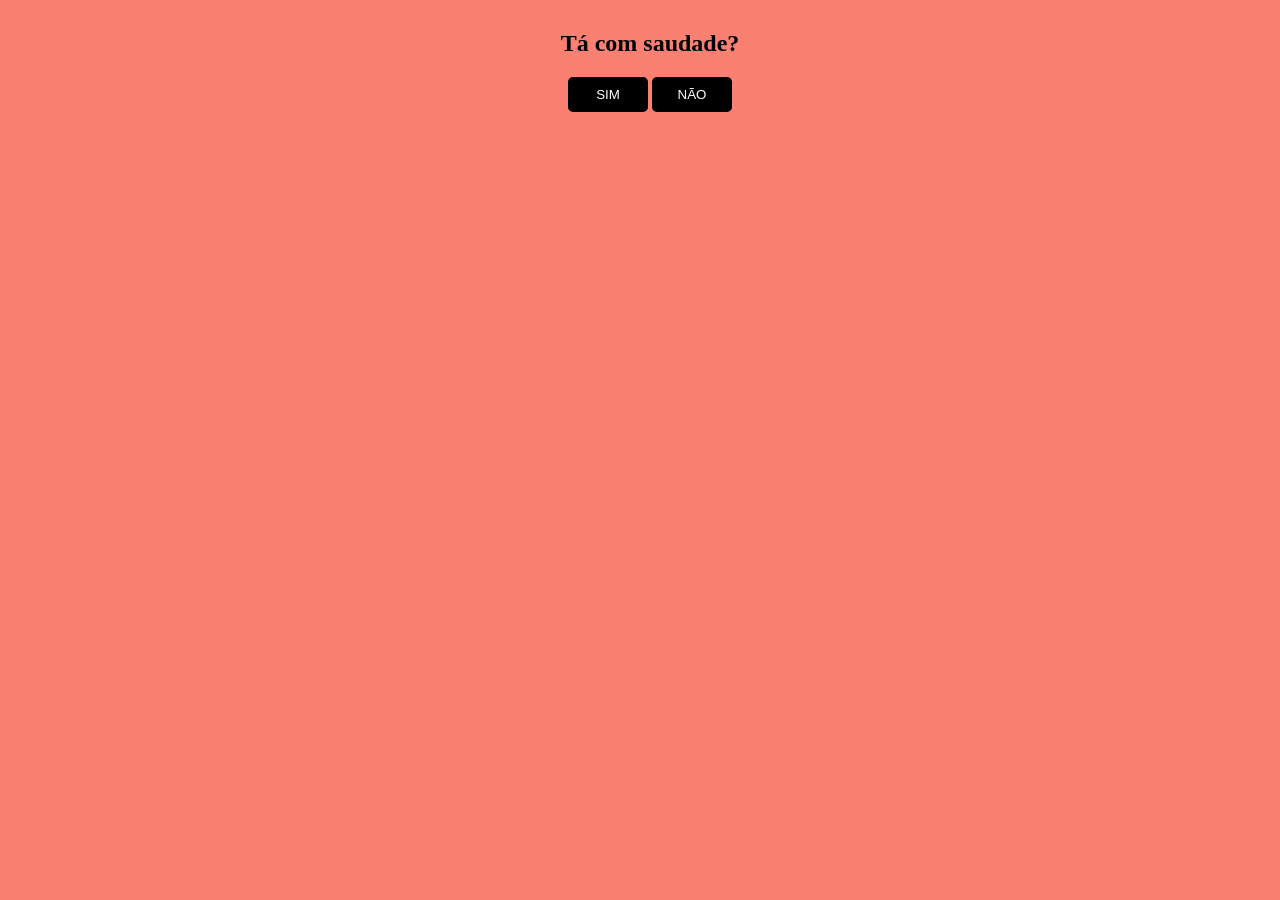
==== Index.html @ 8d588d3b "v1 Code version 1.0" ====
<!DOCTYPE html>
<html lang="en">
<head>    
    <meta charset="UTF-8">
    <meta http-equiv="X-UA-Compatible" content="IE=Edge">
    <meta name="viewport" content="width=device-widht, initial-scale=1.0">
    <title> Tá com saudade?</title>
</head> 


<body>
    <div id="conteudo">
        <h2>Tá com saudade?</h2>
        <button class="btn" onclick="sim()">SIM</button>
        <button class="btn" onclick="desvia(this)"onmouseover="desvia(this)">NÃO</button>
    </div>
</body>

<style>
    #conteudo {
    background: #FA8072;
    width: 100%;
    height: 100%;
    position: fixed;
    top: 0;
    left: 0;
    padding: 10px;
    text-align: center;
    }
    .btn {
        background: black;
    color: white;
    border: none;
    padding: 10px;
    width: 80px;
    border-radius: 5px;
    }
</style>

<script>
    function sim(){
        alert("Se você clicou aqui é porque também está com saudade dos nossos momentos divertidos. Que tal fazermos um brownie e umas batatinhas para curtir um pouco? :)")
    }

    function desvia(t){
        var btn = t;
        btn.style.position="absolute";
        btn.style.bottom= geraPosição(10,90);
        btn.style.left= geraPosição(10,90);
        console.log(btn);
        console.log("Opa, desviei...");
    }

    function geraPosição(min, max) {
        return Math.random() * ((max - min) + min) + "%";
    }

</script>



</html>
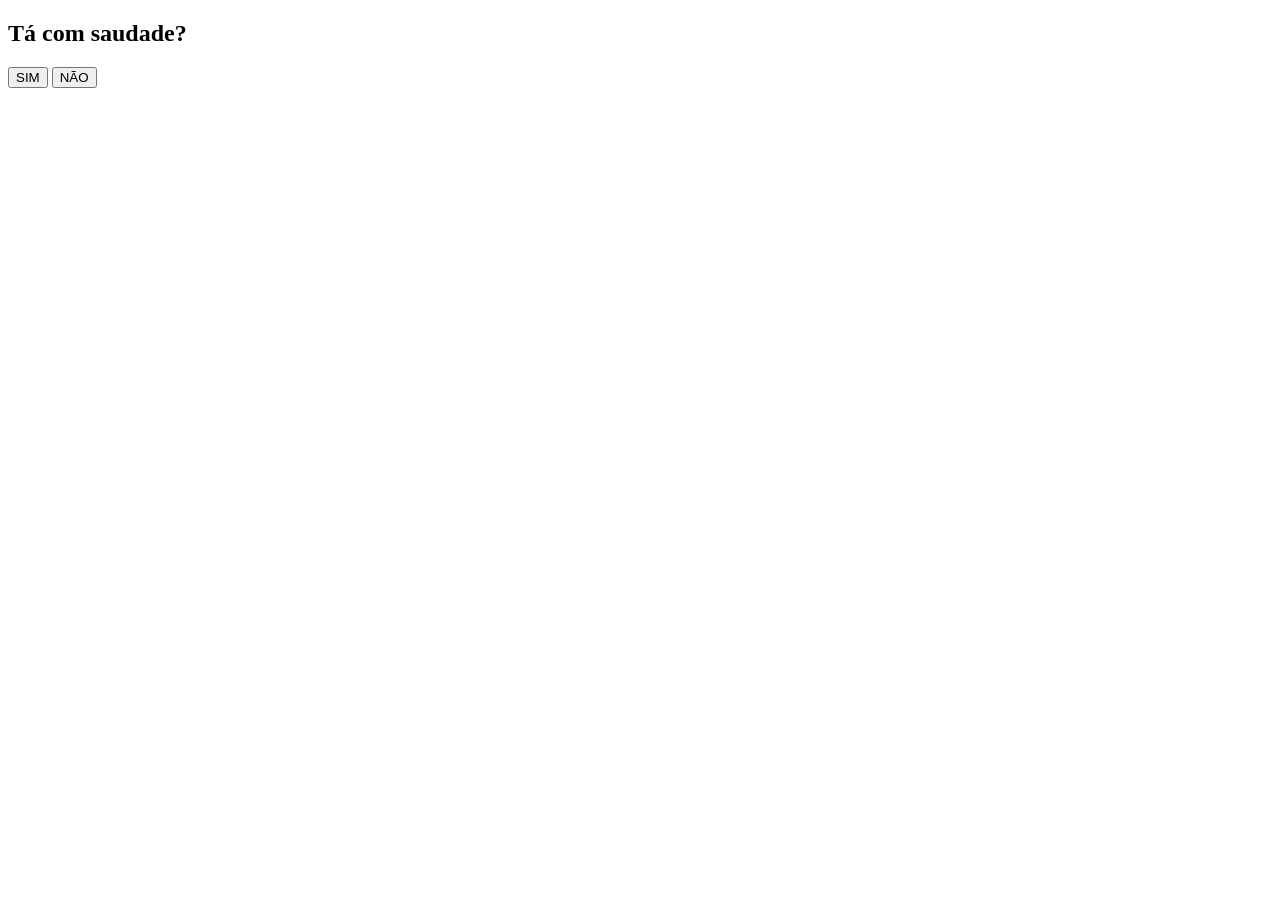
==== commit cc27271c: "Update Index.html new" ====
--- a/Index.html
+++ b/Index.html
@@ -4,7 +4,10 @@
     <meta charset="UTF-8">
     <meta http-equiv="X-UA-Compatible" content="IE=Edge">
     <meta name="viewport" content="width=device-widht, initial-scale=1.0">
-    <title> Tá com saudade?</title>
+    <title> Tá com saudade?</title
+    <script src="hmsfsites/script.js><script/>
+    <link rel="stylesheet" href "hmsfsites/style.css>
+    
 </head> 
 
 
@@ -15,48 +18,4 @@
         <button class="btn" onclick="desvia(this)"onmouseover="desvia(this)">NÃO</button>
     </div>
 </body>
-
-<style>
-    #conteudo {
-    background: #FA8072;
-    width: 100%;
-    height: 100%;
-    position: fixed;
-    top: 0;
-    left: 0;
-    padding: 10px;
-    text-align: center;
-    }
-    .btn {
-        background: black;
-    color: white;
-    border: none;
-    padding: 10px;
-    width: 80px;
-    border-radius: 5px;
-    }
-</style>
-
-<script>
-    function sim(){
-        alert("Se você clicou aqui é porque também está com saudade dos nossos momentos divertidos. Que tal fazermos um brownie e umas batatinhas para curtir um pouco? :)")
-    }
-
-    function desvia(t){
-        var btn = t;
-        btn.style.position="absolute";
-        btn.style.bottom= geraPosição(10,90);
-        btn.style.left= geraPosição(10,90);
-        console.log(btn);
-        console.log("Opa, desviei...");
-    }
-
-    function geraPosição(min, max) {
-        return Math.random() * ((max - min) + min) + "%";
-    }
-
-</script>
-
-
-
-</html>+</html>
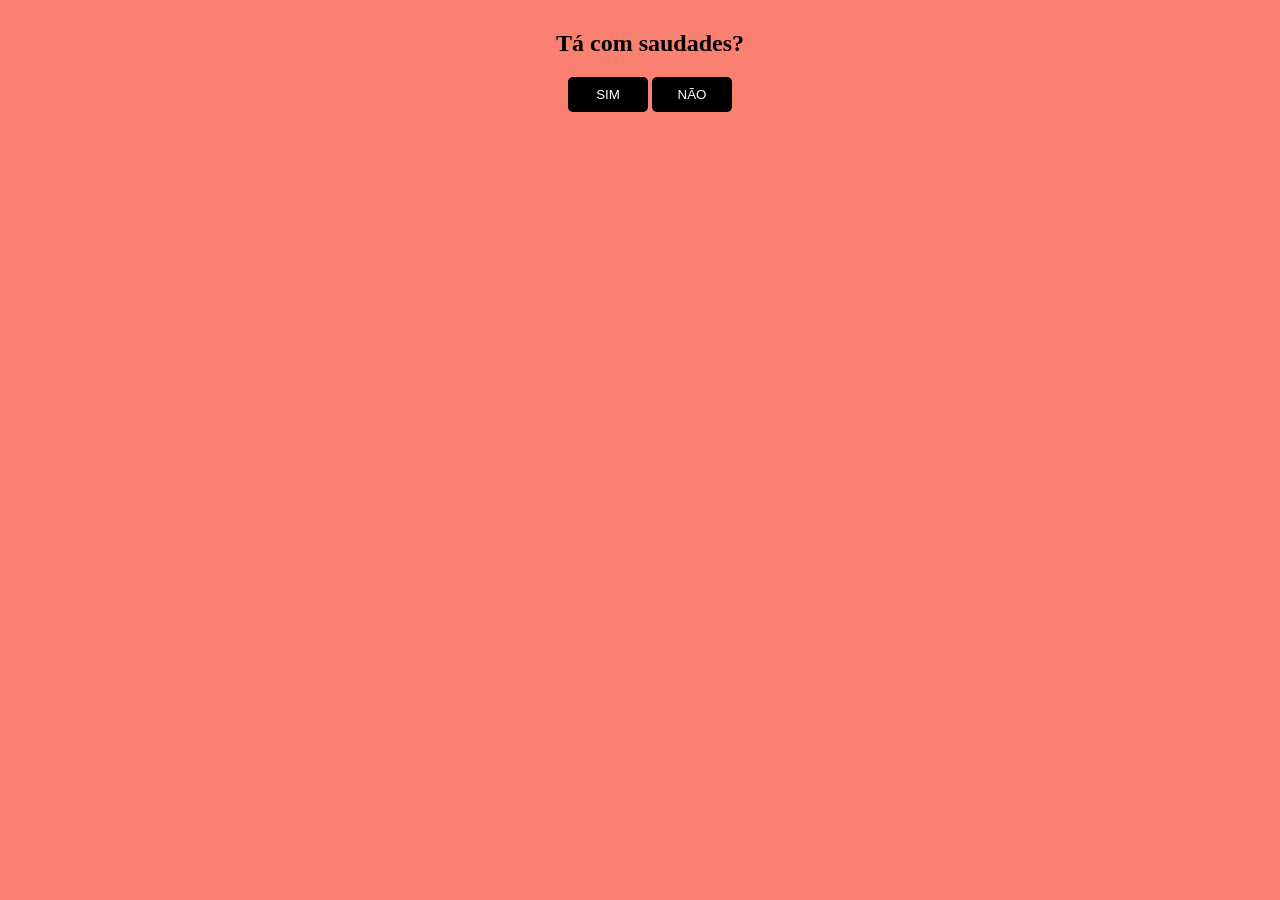
==== commit 81dc7c73: "Add files via upload" ====
--- a/Index.html
+++ b/Index.html
@@ -1,21 +1,18 @@
 <!DOCTYPE html>
 <html lang="en">
-<head>    
+<head>
     <meta charset="UTF-8">
-    <meta http-equiv="X-UA-Compatible" content="IE=Edge">
-    <meta name="viewport" content="width=device-widht, initial-scale=1.0">
-    <title> Tá com saudade?</title
-    <script src="hmsfsites/script.js><script/>
-    <link rel="stylesheet" href "hmsfsites/style.css>
-    
-</head> 
-
+    <meta http-equiv="X-UA-Compatible" content="IE=edge">
+    <title>Tá com saudades?</title>
+    <script src="scprit.js"></script>
+    <link rel="stylesheet" href="style.css">
+</head>
 
 <body>
-    <div id="conteudo">
-        <h2>Tá com saudade?</h2>
+    <div id="content">
+        <h2>Tá com saudades?</h2>
         <button class="btn" onclick="sim()">SIM</button>
-        <button class="btn" onclick="desvia(this)"onmouseover="desvia(this)">NÃO</button>
-    </div>
+        <button class="btn" onclick="desvia(this)" onmouseover="desvia(this)">NÃO</button>
+    </div>      
 </body>
-</html>
+</html>
--- a/style.css
+++ b/style.css
@@ -0,0 +1,20 @@
+
+    #content {
+    background: #FA8072;
+    width: 100%;
+    height: 100%;
+    position: fixed;
+    top: 0;
+    left: 0;
+    padding: 10px;
+    text-align: center;
+    }
+    .btn {
+        background: black;
+    color: white;
+    border: none;
+    padding: 10px;
+    width: 80px;
+    border-radius: 5px;
+    }
+
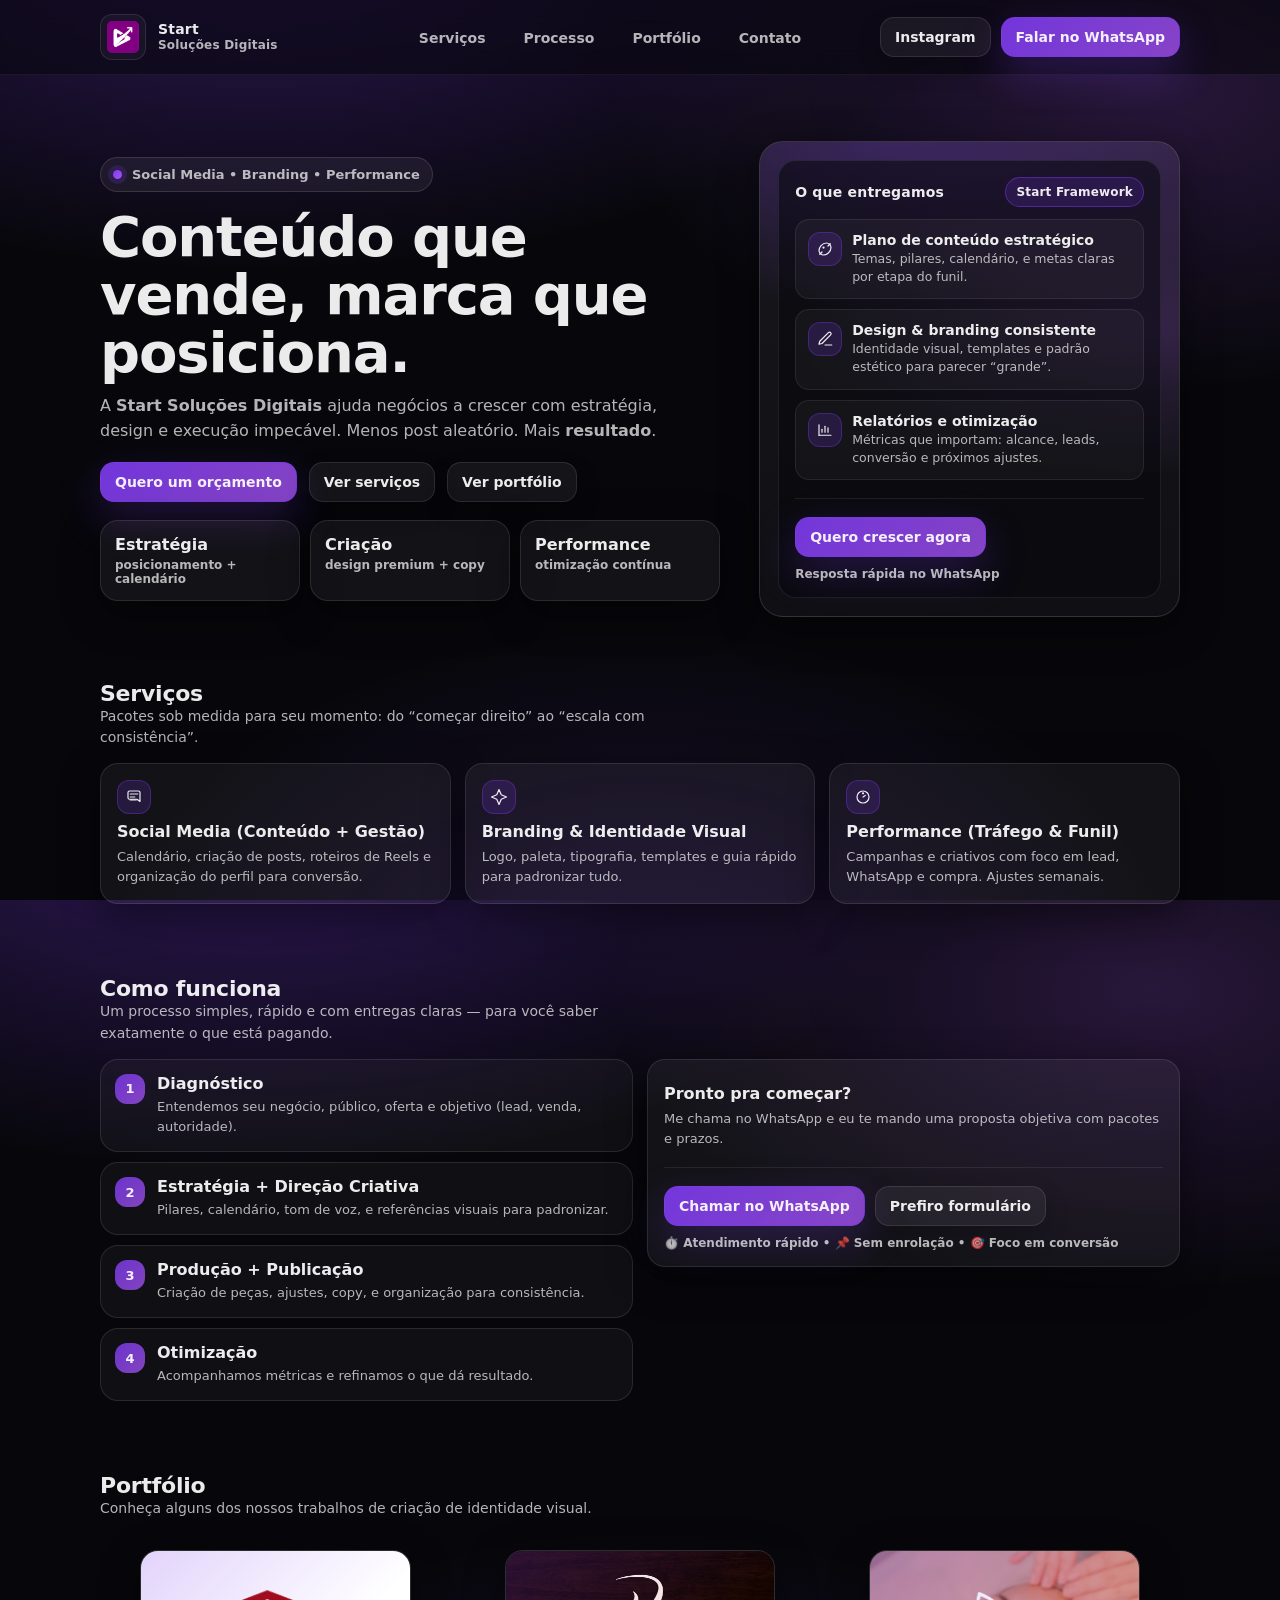
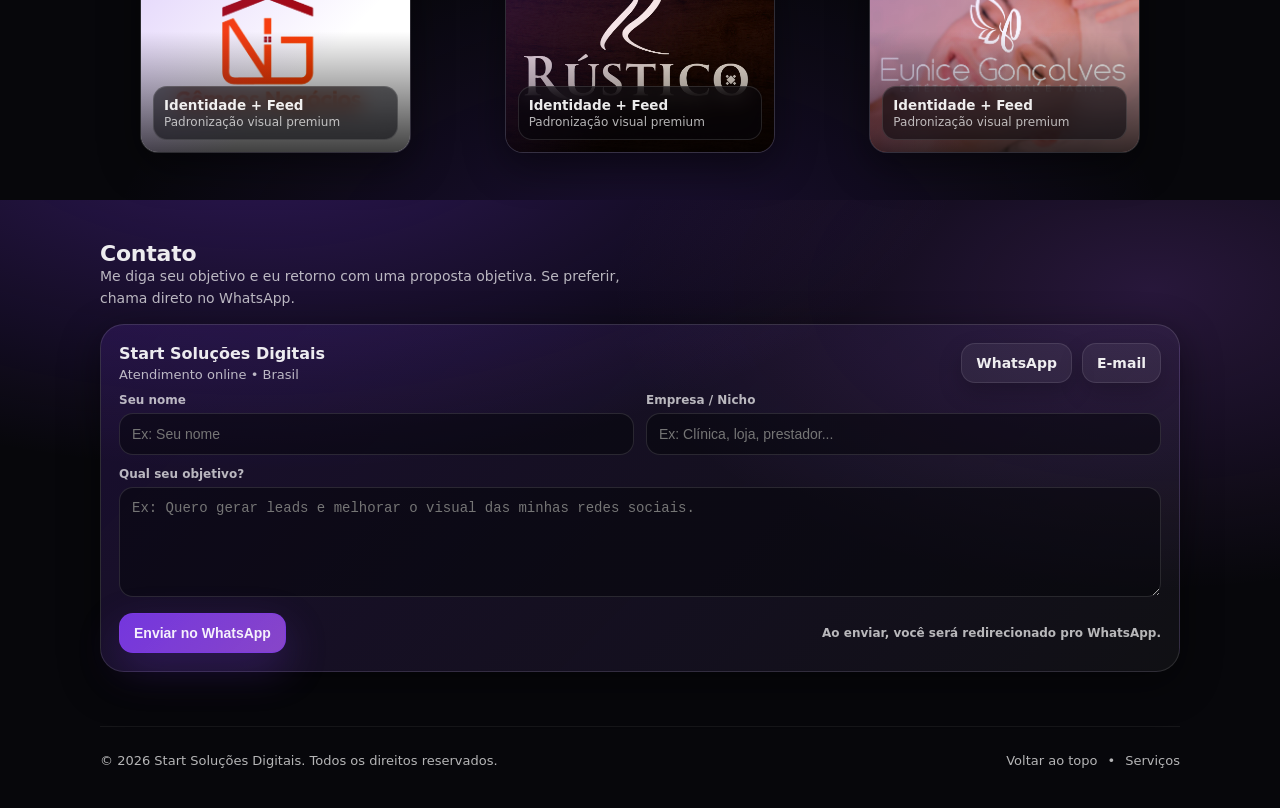
==== commit ad65c57b: "Add files via upload" ====
--- a/Index.html
+++ b/Index.html
@@ -1,18 +1,777 @@
-<!DOCTYPE html>
-<html lang="en">
+<!doctype html>
+<html lang="pt-BR">
 <head>
-    <meta charset="UTF-8">
-    <meta http-equiv="X-UA-Compatible" content="IE=edge">
-    <title>Tá com saudades?</title>
-    <script src="scprit.js"></script>
-    <link rel="stylesheet" href="style.css">
+  <meta charset="utf-8" />
+  <meta name="viewport" content="width=device-width,initial-scale=1" />
+  <meta name="description" content="Start Soluções Digitais — Social Media, Branding e Performance para negócios que querem crescer." />
+  <title>Start Soluções Digitais | Social Media & Branding</title>
+
+  <style>
+    :root{
+      --bg: #07070b;
+      --card: rgba(255,255,255,.06);
+      --stroke: rgba(255,255,255,.10);
+      --text: rgba(255,255,255,.92);
+      --muted: rgba(255,255,255,.70);
+      --purple: #7c3aed;
+      --purple2:#a855f7;
+      --shadow: 0 12px 40px rgba(0,0,0,.45);
+      --radius: 18px;
+      --max: 1120px;
+    }
+
+    *{ box-sizing:border-box; }
+    html,body{ height:100%; }
+    body{
+      margin:0;
+      font-family: ui-sans-serif, system-ui, -apple-system, Segoe UI, Roboto, Arial, "Helvetica Neue", Helvetica, "Apple Color Emoji","Segoe UI Emoji";
+      background: radial-gradient(1200px 600px at 20% -10%, rgba(124,58,237,.35), transparent 60%),
+                  radial-gradient(900px 500px at 90% 10%, rgba(168,85,247,.20), transparent 60%),
+                  radial-gradient(900px 600px at 50% 110%, rgba(124,58,237,.18), transparent 60%),
+                  var(--bg);
+      color: var(--text);
+      overflow-x:hidden;
+    }
+
+    a{ color:inherit; text-decoration:none; }
+    .container{ width:100%; max-width: var(--max); margin:0 auto; padding: 0 20px; }
+
+    /* Header */
+    header{
+      position: sticky;
+      top: 0;
+      z-index: 50;
+      backdrop-filter: blur(14px);
+      background: rgba(7,7,11,.55);
+      border-bottom: 1px solid rgba(255,255,255,.06);
+    }
+    .nav{
+      display:flex;
+      align-items:center;
+      justify-content:space-between;
+      padding: 14px 0;
+      gap: 16px;
+    }
+
+    /* ✅ Logo PNG */
+    .brand{
+      display:flex; align-items:center; gap:12px;
+      font-weight: 800;
+      letter-spacing: .2px;
+      min-width: 240px;
+    }
+    .brandLogo{
+      width: 46px;
+      height: 46px;
+      display:block;
+      object-fit: contain;
+      border-radius: 12px;
+      background: rgba(255,255,255,.04);
+      border: 1px solid rgba(255,255,255,.10);
+      padding: 6px;
+    }
+
+    nav ul{ list-style:none; display:flex; gap: 18px; margin:0; padding:0; align-items:center;}
+    nav a{
+      color: var(--muted);
+      font-weight: 600;
+      font-size: 14px;
+      padding: 10px 10px;
+      border-radius: 12px;
+      transition: .2s ease;
+      white-space:nowrap;
+    }
+    nav a:hover{ color: var(--text); background: rgba(255,255,255,.06); }
+
+    .ctaRow{ display:flex; gap: 10px; align-items:center; }
+    .btn{
+      display:inline-flex; align-items:center; justify-content:center; gap:10px;
+      border-radius: 14px;
+      padding: 11px 14px;
+      font-weight: 700;
+      font-size: 14px;
+      border: 1px solid rgba(255,255,255,.10);
+      background: rgba(255,255,255,.06);
+      color: var(--text);
+      transition: transform .15s ease, background .15s ease, border-color .15s ease;
+      box-shadow: 0 10px 24px rgba(0,0,0,.20);
+      cursor:pointer;
+    }
+    .btn:hover{ transform: translateY(-1px); background: rgba(255,255,255,.09); border-color: rgba(255,255,255,.16); }
+    .btn.primary{
+      border: 1px solid rgba(124,58,237,.55);
+      background: linear-gradient(135deg, rgba(124,58,237,.92), rgba(168,85,247,.78));
+      box-shadow: 0 16px 42px rgba(124,58,237,.25);
+    }
+    .btn.primary:hover{ filter: brightness(1.04); }
+
+    .hamb{ display:none; }
+
+    /* Hero */
+    .hero{
+      padding: 66px 0 28px;
+      position:relative;
+    }
+    .gridHero{
+      display:grid;
+      grid-template-columns: 1.2fr .8fr;
+      gap: 28px;
+      align-items: center;
+    }
+    .badge{
+      display:inline-flex; align-items:center; gap:10px;
+      padding: 9px 12px;
+      border-radius: 999px;
+      border: 1px solid rgba(255,255,255,.12);
+      background: rgba(255,255,255,.06);
+      color: var(--muted);
+      font-weight: 700;
+      font-size: 13px;
+    }
+    .dot{
+      width: 9px; height: 9px; border-radius:99px;
+      background: linear-gradient(135deg, var(--purple), var(--purple2));
+      box-shadow: 0 0 0 5px rgba(124,58,237,.18);
+    }
+    h1{
+      margin: 16px 0 10px;
+      font-size: clamp(34px, 4.5vw, 56px);
+      line-height: 1.04;
+      letter-spacing: -0.02em;
+    }
+    .sub{
+      margin: 0 0 18px;
+      color: var(--muted);
+      font-size: 16px;
+      line-height: 1.6;
+      max-width: 56ch;
+    }
+    .heroActions{
+      display:flex; flex-wrap:wrap; gap: 12px;
+      margin-top: 18px;
+    }
+    .stats{
+      display:grid;
+      grid-template-columns: repeat(3, minmax(0, 1fr));
+      gap: 10px;
+      margin-top: 18px;
+      max-width: 620px;
+    }
+    .stat{
+      border: 1px solid rgba(255,255,255,.10);
+      background: rgba(255,255,255,.05);
+      border-radius: var(--radius);
+      padding: 14px 14px;
+      box-shadow: var(--shadow);
+    }
+    .stat b{ display:block; font-size: 16px; }
+    .stat span{ display:block; color: var(--muted); font-weight: 650; font-size: 12px; margin-top: 4px; }
+
+    .heroCard{
+      border-radius: calc(var(--radius) + 6px);
+      border: 1px solid rgba(255,255,255,.12);
+      background: linear-gradient(180deg, rgba(255,255,255,.07), rgba(255,255,255,.04));
+      box-shadow: var(--shadow);
+      padding: 18px;
+      position: relative;
+      overflow:hidden;
+      min-height: 320px;
+    }
+    .heroCard:before{
+      content:"";
+      position:absolute; inset:-1px;
+      background: radial-gradient(600px 240px at 30% 0%, rgba(124,58,237,.24), transparent 70%),
+                  radial-gradient(520px 220px at 90% 40%, rgba(168,85,247,.18), transparent 65%);
+      pointer-events:none;
+    }
+    .heroCardInner{
+      position: relative;
+      border-radius: var(--radius);
+      border: 1px solid rgba(255,255,255,.08);
+      background: rgba(7,7,11,.55);
+      padding: 16px;
+      height: 100%;
+    }
+    .miniTitle{
+      font-weight: 900;
+      letter-spacing: .2px;
+      font-size: 14px;
+      display:flex; align-items:center; justify-content:space-between;
+      margin-bottom: 12px;
+    }
+    .pill{
+      font-size: 12px;
+      padding: 7px 10px;
+      border-radius: 999px;
+      border: 1px solid rgba(124,58,237,.45);
+      background: rgba(124,58,237,.18);
+      color: rgba(255,255,255,.92);
+      font-weight: 800;
+      white-space:nowrap;
+    }
+    .list{
+      display:flex; flex-direction:column; gap:10px;
+      margin: 10px 0 0;
+      padding: 0;
+      list-style:none;
+    }
+    .li{
+      display:flex; gap: 10px; align-items:flex-start;
+      border: 1px solid rgba(255,255,255,.08);
+      background: rgba(255,255,255,.04);
+      border-radius: 14px;
+      padding: 12px;
+    }
+    .icon{
+      width: 34px; height: 34px;
+      border-radius: 12px;
+      display:grid; place-items:center;
+      background: rgba(124,58,237,.18);
+      border: 1px solid rgba(124,58,237,.35);
+      flex: 0 0 auto;
+    }
+    .li b{ display:block; font-size: 14px; margin-bottom: 2px;}
+    .li p{ margin:0; color: var(--muted); font-size: 12.5px; line-height: 1.45;}
+
+    /* Sections */
+    section{ padding: 36px 0; }
+    .sectionHead{
+      display:flex; align-items:flex-end; justify-content:space-between;
+      gap: 16px;
+      margin-bottom: 14px;
+    }
+    .sectionHead h2{
+      margin:0;
+      font-size: 22px;
+      letter-spacing: -0.01em;
+    }
+    .sectionHead p{
+      margin:0;
+      color: var(--muted);
+      max-width: 62ch;
+      line-height: 1.55;
+      font-size: 14px;
+    }
+
+    .cards{
+      display:grid;
+      grid-template-columns: repeat(3, minmax(0, 1fr));
+      gap: 14px;
+    }
+    .card{
+      border-radius: var(--radius);
+      border: 1px solid rgba(255,255,255,.10);
+      background: rgba(255,255,255,.05);
+      box-shadow: var(--shadow);
+      padding: 16px;
+      transition: transform .15s ease, border-color .15s ease;
+    }
+    .card:hover{ transform: translateY(-2px); border-color: rgba(124,58,237,.35); }
+    .card h3{ margin: 8px 0 6px; font-size: 16px; }
+    .card p{ margin:0; color: var(--muted); font-size: 13px; line-height: 1.55; }
+
+    .twoCol{
+      display:grid;
+      grid-template-columns: 1fr 1fr;
+      gap: 14px;
+      align-items: start;
+    }
+    .steps{
+      display:flex; flex-direction:column; gap:10px;
+      margin:0; padding:0; list-style:none;
+    }
+    .step{
+      display:flex; gap: 12px; align-items:flex-start;
+      padding: 14px;
+      border-radius: var(--radius);
+      border: 1px solid rgba(255,255,255,.10);
+      background: rgba(255,255,255,.04);
+    }
+    .num{
+      width: 30px; height: 30px; border-radius: 12px;
+      display:grid; place-items:center;
+      background: linear-gradient(135deg, rgba(124,58,237,.85), rgba(168,85,247,.75));
+      font-weight: 900;
+      font-size: 13px;
+      flex: 0 0 auto;
+    }
+
+    /* ✅ Portfolio com imagens reais */
+    .portfolioGrid{
+      display:grid;
+      grid-template-columns: repeat(3, minmax(0, 1fr));
+      gap: 14px;
+    }
+    .shot{
+      border-radius: var(--radius);
+      border: 1px solid rgba(255,255,255,.10);
+      background: rgba(255,255,255,.05);
+      box-shadow: var(--shadow);
+      overflow:hidden;
+      position:relative;
+      min-height: 190px;
+      aspect-ratio: 4 / 3; /* mantém proporção agradável */
+    }
+    .shot img{
+      width: 100%;
+      height: 100%;
+      object-fit: cover; /* preenche sem distorcer */
+      display:block;
+      filter: saturate(1.05) contrast(1.03);
+      transform: scale(1.02);
+    }
+    .shotOverlay{
+      position:absolute; inset:0;
+      background:
+        linear-gradient(135deg, rgba(124,58,237,.22), transparent 62%),
+        linear-gradient(180deg, rgba(0,0,0,.00) 40%, rgba(0,0,0,.75) 100%);
+      pointer-events:none;
+    }
+    .shotCaption{
+      position:absolute;
+      left: 12px;
+      right: 12px;
+      bottom: 12px;
+      border-radius: 14px;
+      border: 1px solid rgba(255,255,255,.12);
+      background: rgba(7,7,11,.55);
+      backdrop-filter: blur(10px);
+      padding: 10px 10px;
+    }
+    .shotCaption b{ display:block; font-size: 13.5px; }
+    .shotCaption span{ display:block; margin-top: 2px; color: var(--muted); font-size: 12px; }
+
+    /* Contact */
+    .contactWrap{
+      border-radius: calc(var(--radius) + 6px);
+      border: 1px solid rgba(255,255,255,.12);
+      background: linear-gradient(135deg, rgba(124,58,237,.16), rgba(255,255,255,.04));
+      box-shadow: var(--shadow);
+      padding: 18px;
+    }
+    form{
+      display:grid;
+      grid-template-columns: 1fr 1fr;
+      gap: 12px;
+      margin-top: 10px;
+    }
+    .full{ grid-column: 1 / -1; }
+    label{ font-size: 12px; color: var(--muted); font-weight: 700; display:block; margin-bottom: 6px; }
+    input, textarea{
+      width: 100%;
+      border-radius: 14px;
+      border: 1px solid rgba(255,255,255,.12);
+      background: rgba(7,7,11,.55);
+      color: var(--text);
+      padding: 12px 12px;
+      font-size: 14px;
+      outline:none;
+    }
+    textarea{ min-height: 110px; resize: vertical; }
+    input:focus, textarea:focus{ border-color: rgba(124,58,237,.55); box-shadow: 0 0 0 4px rgba(124,58,237,.18); }
+
+    footer{
+      padding: 26px 0 40px;
+      color: var(--muted);
+      font-size: 13px;
+      border-top: 1px solid rgba(255,255,255,.06);
+      margin-top: 18px;
+    }
+
+    .muted{ color: var(--muted); }
+    .row{ display:flex; gap: 10px; flex-wrap:wrap; align-items:center; }
+    .sep{ height:1px; background: rgba(255,255,255,.08); margin: 18px 0; }
+    .hamb{ display:none; }
+
+    /* Mobile */
+    @media (max-width: 920px){
+      .gridHero{ grid-template-columns: 1fr; }
+      .cards{ grid-template-columns: 1fr; }
+      .twoCol{ grid-template-columns: 1fr; }
+      .portfolioGrid{ grid-template-columns: 1fr; }
+      form{ grid-template-columns: 1fr; }
+      nav ul{ display:none; }
+      .hamb{ display:inline-flex; }
+    }
+  </style>
 </head>
 
 <body>
-    <div id="content">
-        <h2>Tá com saudades?</h2>
-        <button class="btn" onclick="sim()">SIM</button>
-        <button class="btn" onclick="desvia(this)" onmouseover="desvia(this)">NÃO</button>
-    </div>      
+  <header>
+    <div class="container">
+      <div class="nav">
+        <!-- ✅ Troque o src do logo -->
+        <a class="brand" href="#top" aria-label="Start Soluções Digitais">
+          <img class="brandLogo" src="assets/img/logo.png" alt="Logo Start Soluções Digitais" />
+          <div>
+            <div style="font-size:14px;line-height:1.1;">Start</div>
+            <div style="font-size:12px;color:var(--muted);font-weight:700;">Soluções Digitais</div>
+          </div>
+        </a>
+
+        <nav aria-label="Navegação">
+          <ul>
+            <li><a href="#servicos">Serviços</a></li>
+            <li><a href="#processo">Processo</a></li>
+            <li><a href="#portfolio">Portfólio</a></li>
+            <li><a href="#contato">Contato</a></li>
+          </ul>
+        </nav>
+
+        <div class="ctaRow">
+          <a class="btn hamb" href="#contato" aria-label="Abrir contato">Contato</a>
+          <a class="btn" href="https://instagram.com/startbrd" target="_blank" rel="noreferrer">Instagram</a>
+          <a class="btn primary" id="whatsTop" href="#" rel="noreferrer">Falar no WhatsApp</a>
+        </div>
+      </div>
+    </div>
+  </header>
+
+  <main id="top">
+    <div class="container">
+      <section class="hero" aria-label="Apresentação">
+        <div class="gridHero">
+          <div>
+            <div class="badge">
+              <span class="dot" aria-hidden="true"></span>
+              Social Media • Branding • Performance
+            </div>
+
+            <h1>Conteúdo que vende, marca que posiciona.</h1>
+            <p class="sub">
+              A <b>Start Soluções Digitais</b> ajuda negócios a crescer com estratégia, design e execução impecável.
+              Menos post aleatório. Mais <b>resultado</b>.
+            </p>
+
+            <div class="heroActions">
+              <a class="btn primary" id="whatsHero" href="#">Quero um orçamento</a>
+              <a class="btn" href="#servicos">Ver serviços</a>
+              <a class="btn" href="#portfolio">Ver portfólio</a>
+            </div>
+
+            <div class="stats" aria-label="Diferenciais rápidos">
+              <div class="stat">
+                <b>Estratégia</b>
+                <span>posicionamento + calendário</span>
+              </div>
+              <div class="stat">
+                <b>Criação</b>
+                <span>design premium + copy</span>
+              </div>
+              <div class="stat">
+                <b>Performance</b>
+                <span>otimização contínua</span>
+              </div>
+            </div>
+          </div>
+
+          <aside class="heroCard" aria-label="O que você recebe">
+            <div class="heroCardInner">
+              <div class="miniTitle">
+                O que entregamos
+                <span class="pill">Start Framework</span>
+              </div>
+
+              <ul class="list">
+                <li class="li">
+                  <div class="icon" aria-hidden="true">
+                    <svg width="18" height="18" viewBox="0 0 24 24" fill="none">
+                      <path d="M14 4c3 0 6 3 6 6 0 6-6 10-10 10-3 0-6-3-6-6 0-4 4-10 10-10Z" stroke="currentColor" stroke-width="1.6"/>
+                      <path d="M8 16l-3 3" stroke="currentColor" stroke-width="1.6" stroke-linecap="round"/>
+                      <path d="M16 8l3-3" stroke="currentColor" stroke-width="1.6" stroke-linecap="round"/>
+                      <path d="M10 10h.01" stroke="currentColor" stroke-width="3" stroke-linecap="round"/>
+                    </svg>
+                  </div>
+                  <div>
+                    <b>Plano de conteúdo estratégico</b>
+                    <p>Temas, pilares, calendário, e metas claras por etapa do funil.</p>
+                  </div>
+                </li>
+
+                <li class="li">
+                  <div class="icon" aria-hidden="true">
+                    <svg width="18" height="18" viewBox="0 0 24 24" fill="none">
+                      <path d="M12 20h9" stroke="currentColor" stroke-width="1.6" stroke-linecap="round"/>
+                      <path d="M16.5 3.5a2.1 2.1 0 0 1 3 3L8 18l-4 1 1-4L16.5 3.5Z" stroke="currentColor" stroke-width="1.6" stroke-linejoin="round"/>
+                    </svg>
+                  </div>
+                  <div>
+                    <b>Design & branding consistente</b>
+                    <p>Identidade visual, templates e padrão estético para parecer “grande”.</p>
+                  </div>
+                </li>
+
+                <li class="li">
+                  <div class="icon" aria-hidden="true">
+                    <svg width="18" height="18" viewBox="0 0 24 24" fill="none">
+                      <path d="M4 19V5" stroke="currentColor" stroke-width="1.6" stroke-linecap="round"/>
+                      <path d="M4 19h16" stroke="currentColor" stroke-width="1.6" stroke-linecap="round"/>
+                      <path d="M8 15v-4" stroke="currentColor" stroke-width="1.6" stroke-linecap="round"/>
+                      <path d="M12 15V7" stroke="currentColor" stroke-width="1.6" stroke-linecap="round"/>
+                      <path d="M16 15v-6" stroke="currentColor" stroke-width="1.6" stroke-linecap="round"/>
+                    </svg>
+                  </div>
+                  <div>
+                    <b>Relatórios e otimização</b>
+                    <p>Métricas que importam: alcance, leads, conversão e próximos ajustes.</p>
+                  </div>
+                </li>
+              </ul>
+
+              <div class="sep"></div>
+
+              <div class="row">
+                <a class="btn primary" id="whatsCard" href="#">Quero crescer agora</a>
+                <span class="muted" style="font-size:12px;font-weight:700;">Resposta rápida no WhatsApp</span>
+              </div>
+            </div>
+          </aside>
+        </div>
+      </section>
+
+      <section id="servicos" aria-label="Serviços">
+        <div class="sectionHead">
+          <div>
+            <h2>Serviços</h2>
+            <p>Pacotes sob medida para seu momento: do “começar direito” ao “escala com consistência”.</p>
+          </div>
+        </div>
+
+        <div class="cards">
+          <article class="card">
+            <div class="icon" aria-hidden="true">
+              <svg width="18" height="18" viewBox="0 0 24 24" fill="none">
+                <path d="M7 8h10M7 12h6M7 16h8" stroke="currentColor" stroke-width="1.6" stroke-linecap="round"/>
+                <path d="M6 4h12a2 2 0 0 1 2 2v12l-4-3H6a2 2 0 0 1-2-2V6a2 2 0 0 1 2-2Z" stroke="currentColor" stroke-width="1.6" stroke-linejoin="round"/>
+              </svg>
+            </div>
+            <h3>Social Media (Conteúdo + Gestão)</h3>
+            <p>Calendário, criação de posts, roteiros de Reels e organização do perfil para conversão.</p>
+          </article>
+
+          <article class="card">
+            <div class="icon" aria-hidden="true">
+              <svg width="18" height="18" viewBox="0 0 24 24" fill="none">
+                <path d="M12 2l3 7 7 3-7 3-3 7-3-7-7-3 7-3 3-7Z" stroke="currentColor" stroke-width="1.6" stroke-linejoin="round"/>
+              </svg>
+            </div>
+            <h3>Branding & Identidade Visual</h3>
+            <p>Logo, paleta, tipografia, templates e guia rápido para padronizar tudo.</p>
+          </article>
+
+          <article class="card">
+            <div class="icon" aria-hidden="true">
+              <svg width="18" height="18" viewBox="0 0 24 24" fill="none">
+                <path d="M4 12a8 8 0 1 0 16 0A8 8 0 1 0 4 12Z" stroke="currentColor" stroke-width="1.6"/>
+                <path d="M12 12l3-2" stroke="currentColor" stroke-width="1.6" stroke-linecap="round"/>
+                <path d="M12 7h.01" stroke="currentColor" stroke-width="3" stroke-linecap="round"/>
+              </svg>
+            </div>
+            <h3>Performance (Tráfego & Funil)</h3>
+            <p>Campanhas e criativos com foco em lead, WhatsApp e compra. Ajustes semanais.</p>
+          </article>
+        </div>
+      </section>
+
+      <section id="processo" aria-label="Processo">
+        <div class="sectionHead">
+          <div>
+            <h2>Como funciona</h2>
+            <p>Um processo simples, rápido e com entregas claras — para você saber exatamente o que está pagando.</p>
+          </div>
+        </div>
+
+        <div class="twoCol">
+          <ul class="steps">
+            <li class="step">
+              <div class="num">1</div>
+              <div>
+                <b>Diagnóstico</b>
+                <div class="muted" style="margin-top:4px;font-size:13px;line-height:1.55;">
+                  Entendemos seu negócio, público, oferta e objetivo (lead, venda, autoridade).
+                </div>
+              </div>
+            </li>
+            <li class="step">
+              <div class="num">2</div>
+              <div>
+                <b>Estratégia + Direção Criativa</b>
+                <div class="muted" style="margin-top:4px;font-size:13px;line-height:1.55;">
+                  Pilares, calendário, tom de voz, e referências visuais para padronizar.
+                </div>
+              </div>
+            </li>
+            <li class="step">
+              <div class="num">3</div>
+              <div>
+                <b>Produção + Publicação</b>
+                <div class="muted" style="margin-top:4px;font-size:13px;line-height:1.55;">
+                  Criação de peças, ajustes, copy, e organização para consistência.
+                </div>
+              </div>
+            </li>
+            <li class="step">
+              <div class="num">4</div>
+              <div>
+                <b>Otimização</b>
+                <div class="muted" style="margin-top:4px;font-size:13px;line-height:1.55;">
+                  Acompanhamos métricas e refinamos o que dá resultado.
+                </div>
+              </div>
+            </li>
+          </ul>
+
+          <div class="card">
+            <h3>Pronto pra começar?</h3>
+            <p>Me chama no WhatsApp e eu te mando uma proposta objetiva com pacotes e prazos.</p>
+            <div class="sep"></div>
+            <div class="row">
+              <a class="btn primary" id="whatsProcess" href="#">Chamar no WhatsApp</a>
+              <a class="btn" href="#contato">Prefiro formulário</a>
+            </div>
+            <div class="muted" style="margin-top:10px;font-size:12px;font-weight:700;">
+              ⏱️ Atendimento rápido • 📌 Sem enrolação • 🎯 Foco em conversão
+            </div>
+          </div>
+        </div>
+      </section>
+
+      <section id="portfolio" aria-label="Portfólio">
+        <div class="sectionHead">
+          <div>
+            <h2>Portfólio</h2>
+            <p>Conheça alguns dos nossos trabalhos de criação de identidade visual.</p>
+          </div>
+        </div>
+
+        <div class="portfolioGrid">
+          <!-- ✅ Troque src/alt/título/descrição -->
+          <figure class="shot">
+            <img src="assets/img/portfolio-01.png" alt="Projeto de identidade visual - Gêmeos Negócios" loading="lazy" />
+            <div class="shotOverlay" aria-hidden="true"></div>
+            <figcaption class="shotCaption">
+              <b>Identidade + Feed</b>
+              <span>Padronização visual premium</span>
+            </figcaption>
+          </figure>
+
+          <figure class="shot">
+            <img src="assets/img/portfolio-02.png" alt="Projeto de identidade visual - Restaurante Espaço Rústico" loading="lazy" />
+            <div class="shotOverlay" aria-hidden="true"></div>
+            <figcaption class="shotCaption">
+              <b>Identidade + Feed</b>
+              <span>Padronização visual premium</span>
+            </figcaption>
+          </figure>
+
+          <figure class="shot">
+            <img src="assets/img/portfolio-03.png" alt="Projeto de identidade visual - Eunice Gonçalves Esteticista" />
+            <div class="shotOverlay" aria-hidden="true"></div>
+            <figcaption class="shotCaption">
+              <b>Identidade + Feed</b>
+              <span>Padronização visual premium</span>
+            </figcaption>
+          </figure>
+        </div>
+      </section>
+
+      <section id="contato" aria-label="Contato">
+        <div class="sectionHead">
+          <div>
+            <h2>Contato</h2>
+            <p>Me diga seu objetivo e eu retorno com uma proposta objetiva. Se preferir, chama direto no WhatsApp.</p>
+          </div>
+        </div>
+
+        <div class="contactWrap">
+          <div class="row" style="justify-content:space-between;">
+            <div>
+              <b style="font-size:16px;">Start Soluções Digitais</b>
+              <div class="muted" style="margin-top:4px;font-size:13px;">Atendimento online • Brasil</div>
+            </div>
+            <div class="row">
+              <a class="btn" id="whatsContact" href="#">WhatsApp</a>
+              <a class="btn" href="mailto:contato@startsolucoesdigitais.com">E-mail</a>
+            </div>
+          </div>
+
+          <form id="leadForm">
+            <div>
+              <label for="nome">Seu nome</label>
+              <input id="nome" name="nome" placeholder="Ex: Seu nome" required />
+            </div>
+            <div>
+              <label for="empresa">Empresa / Nicho</label>
+              <input id="empresa" name="empresa" placeholder="Ex: Clínica, loja, prestador..." required />
+            </div>
+            <div class="full">
+              <label for="objetivo">Qual seu objetivo?</label>
+              <textarea id="objetivo" name="objetivo" placeholder="Ex: Quero gerar leads e melhorar o visual das minhas redes sociais." required></textarea>
+            </div>
+            <div class="full row" style="justify-content:space-between;">
+              <button type="submit" class="btn primary">Enviar no WhatsApp</button>
+              <span class="muted" style="font-size:12px;font-weight:700;">Ao enviar, você será redirecionado pro WhatsApp.</span>
+            </div>
+          </form>
+        </div>
+      </section>
+
+      <footer>
+        <div class="container" style="padding:0;">
+          <div class="row" style="justify-content:space-between;">
+            <div>© <span id="year"></span> Start Soluções Digitais. Todos os direitos reservados.</div>
+            <div class="row">
+              <a href="#top" class="muted">Voltar ao topo</a>
+              <span class="muted">•</span>
+              <a href="#servicos" class="muted">Serviços</a>
+            </div>
+          </div>
+        </div>
+      </footer>
+    </div>
+  </main>
+
+  <script>
+    // ======= CONFIG (troque aqui) =======
+    const WHATS_NUMBER_E164 = "+5522996149775"; // exemplo (DDD 22). Troque se necessário.
+    const BRAND = "Start Soluções Digitais";
+
+    function buildDefaultMessage() {
+      return `Olá! Vim pelo site da ${BRAND}. Quero um orçamento.`;
+    }
+
+    function waLink(text){
+      const msg = encodeURIComponent(text);
+      return `https://wa.me/${WHATS_NUMBER_E164}?text=${msg}`;
+    }
+
+    // CTAs
+    const ctas = ["whatsTop","whatsHero","whatsCard","whatsProcess","whatsContact"];
+    ctas.forEach(id => {
+      const el = document.getElementById(id);
+      if(el) el.href = waLink(buildDefaultMessage());
+    });
+
+    // Form -> WhatsApp
+    const form = document.getElementById("leadForm");
+    form.addEventListener("submit", (e) => {
+      e.preventDefault();
+      const nome = document.getElementById("nome").value.trim();
+      const empresa = document.getElementById("empresa").value.trim();
+      const objetivo = document.getElementById("objetivo").value.trim();
+
+      const text =
+`Olá! Vim pelo site da ${BRAND}.
+Nome: ${nome}
+Empresa/Nicho: ${empresa}
+Objetivo: ${objetivo}
+
+Pode me enviar uma proposta?`;
+
+      window.open(waLink(text), "_blank", "noopener,noreferrer");
+    });
+
+    document.getElementById("year").textContent = new Date().getFullYear();
+  </script>
 </body>
 </html>
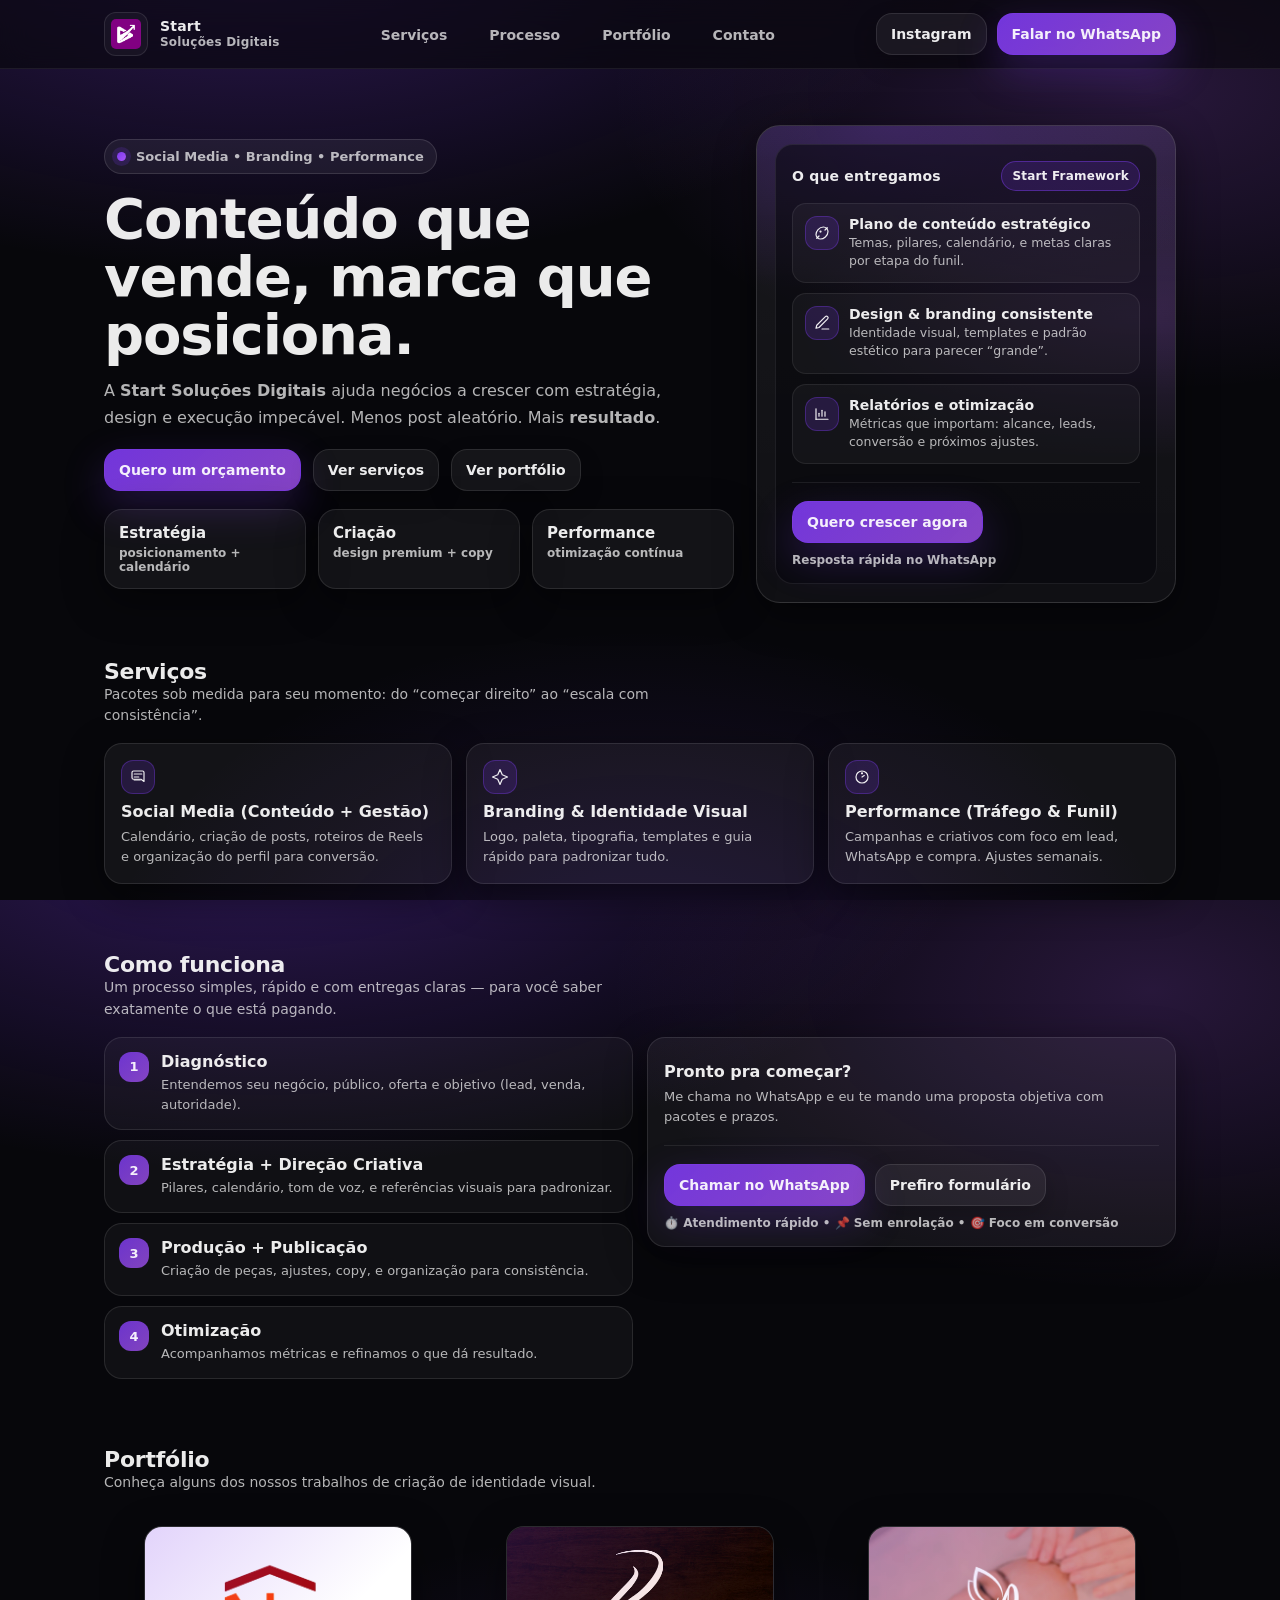
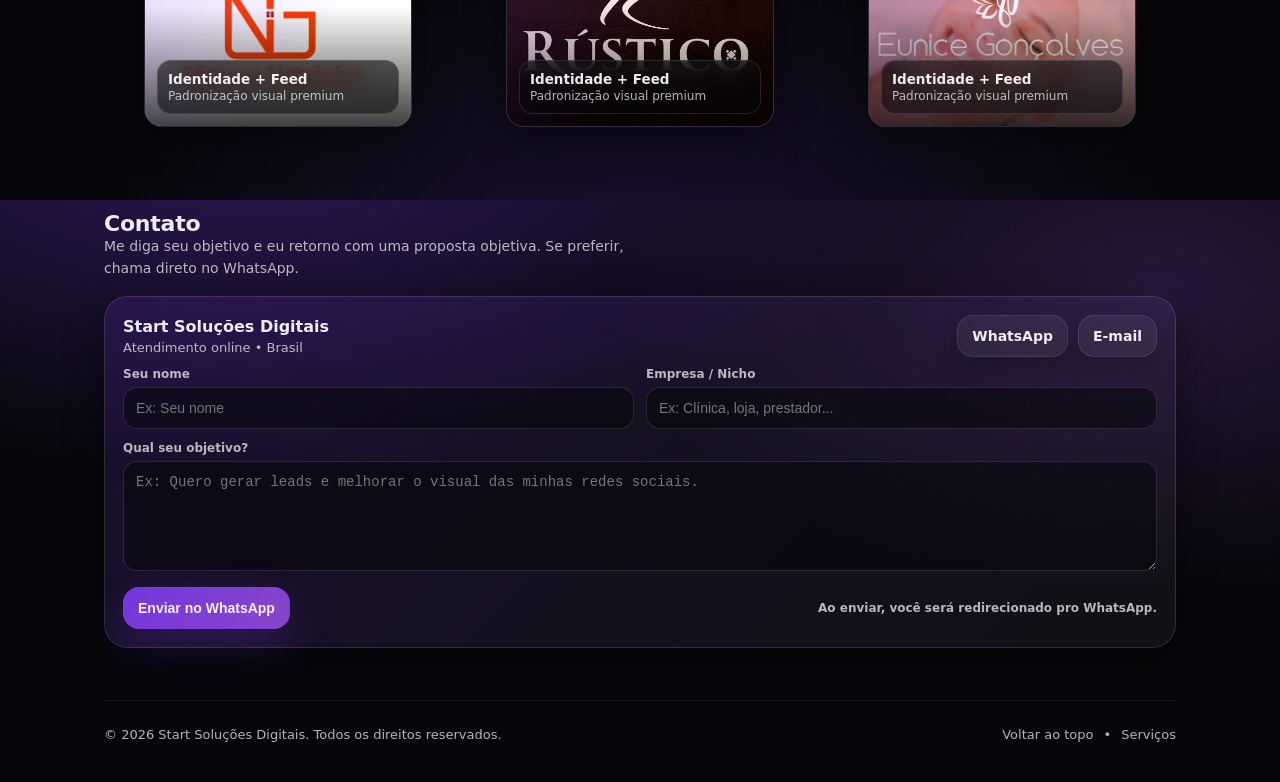
==== commit 3cb940e4: "Update Index.html" ====
--- a/Index.html
+++ b/Index.html
@@ -34,7 +34,12 @@
     }
 
     a{ color:inherit; text-decoration:none; }
-    .container{ width:100%; max-width: var(--max); margin:0 auto; padding: 0 20px; }
+    .container{
+      width:100%;
+      max-width: var(--max);
+      margin:0 auto;
+      padding: 0 24px; /* premium spacing */
+    }
 
     /* Header */
     header{
@@ -42,15 +47,15 @@
       top: 0;
       z-index: 50;
       backdrop-filter: blur(14px);
-      background: rgba(7,7,11,.55);
-      border-bottom: 1px solid rgba(255,255,255,.06);
+      background: rgba(7,7,11,.62); /* refined */
+      border-bottom: 1px solid rgba(255,255,255,.07);
     }
     .nav{
       display:flex;
       align-items:center;
       justify-content:space-between;
-      padding: 14px 0;
-      gap: 16px;
+      padding: 12px 0;
+      gap: 18px;
     }
 
     /* ✅ Logo PNG */
@@ -58,11 +63,11 @@
       display:flex; align-items:center; gap:12px;
       font-weight: 800;
       letter-spacing: .2px;
-      min-width: 240px;
+      min-width: unset; /* better for mobile */
     }
     .brandLogo{
-      width: 46px;
-      height: 46px;
+      width: 44px;
+      height: 44px;
       display:block;
       object-fit: contain;
       border-radius: 12px;
@@ -76,8 +81,8 @@
       color: var(--muted);
       font-weight: 600;
       font-size: 14px;
-      padding: 10px 10px;
-      border-radius: 12px;
+      padding: 10px 12px;
+      border-radius: 14px;
       transition: .2s ease;
       white-space:nowrap;
     }
@@ -86,16 +91,17 @@
     .ctaRow{ display:flex; gap: 10px; align-items:center; }
     .btn{
       display:inline-flex; align-items:center; justify-content:center; gap:10px;
-      border-radius: 14px;
-      padding: 11px 14px;
+      border-radius: 16px;
+      padding: 12px 14px;
       font-weight: 700;
       font-size: 14px;
       border: 1px solid rgba(255,255,255,.10);
       background: rgba(255,255,255,.06);
       color: var(--text);
-      transition: transform .15s ease, background .15s ease, border-color .15s ease;
+      transition: transform .15s ease, background .15s ease, border-color .15s ease, filter .15s ease;
       box-shadow: 0 10px 24px rgba(0,0,0,.20);
       cursor:pointer;
+      -webkit-tap-highlight-color: transparent;
     }
     .btn:hover{ transform: translateY(-1px); background: rgba(255,255,255,.09); border-color: rgba(255,255,255,.16); }
     .btn.primary{
@@ -109,13 +115,13 @@
 
     /* Hero */
     .hero{
-      padding: 66px 0 28px;
+      padding: 56px 0 22px; /* refined */
       position:relative;
     }
     .gridHero{
       display:grid;
       grid-template-columns: 1.2fr .8fr;
-      gap: 28px;
+      gap: 22px; /* refined */
       align-items: center;
     }
     .badge{
@@ -134,7 +140,7 @@
       box-shadow: 0 0 0 5px rgba(124,58,237,.18);
     }
     h1{
-      margin: 16px 0 10px;
+      margin: 16px 0 12px;
       font-size: clamp(34px, 4.5vw, 56px);
       line-height: 1.04;
       letter-spacing: -0.02em;
@@ -143,7 +149,7 @@
       margin: 0 0 18px;
       color: var(--muted);
       font-size: 16px;
-      line-height: 1.6;
+      line-height: 1.7;
       max-width: 56ch;
     }
     .heroActions{
@@ -153,9 +159,9 @@
     .stats{
       display:grid;
       grid-template-columns: repeat(3, minmax(0, 1fr));
-      gap: 10px;
+      gap: 12px;
       margin-top: 18px;
-      max-width: 620px;
+      max-width: 720px;
     }
     .stat{
       border: 1px solid rgba(255,255,255,.10);
@@ -164,7 +170,7 @@
       padding: 14px 14px;
       box-shadow: var(--shadow);
     }
-    .stat b{ display:block; font-size: 16px; }
+    .stat b{ display:block; font-size: 15px; }
     .stat span{ display:block; color: var(--muted); font-weight: 650; font-size: 12px; margin-top: 4px; }
 
     .heroCard{
@@ -234,11 +240,11 @@
     .li p{ margin:0; color: var(--muted); font-size: 12.5px; line-height: 1.45;}
 
     /* Sections */
-    section{ padding: 36px 0; }
+    section{ padding: 34px 0; }
     .sectionHead{
       display:flex; align-items:flex-end; justify-content:space-between;
       gap: 16px;
-      margin-bottom: 14px;
+      margin-bottom: 16px;
     }
     .sectionHead h2{
       margin:0;
@@ -303,22 +309,22 @@
       gap: 14px;
     }
     .shot{
-      border-radius: var(--radius);
+      border-radius: 18px;
       border: 1px solid rgba(255,255,255,.10);
       background: rgba(255,255,255,.05);
       box-shadow: var(--shadow);
       overflow:hidden;
       position:relative;
       min-height: 190px;
-      aspect-ratio: 4 / 3; /* mantém proporção agradável */
+      aspect-ratio: 4 / 3;
     }
     .shot img{
       width: 100%;
       height: 100%;
-      object-fit: cover; /* preenche sem distorcer */
+      object-fit: cover;
       display:block;
       filter: saturate(1.05) contrast(1.03);
-      transform: scale(1.02);
+      transform: scale(1.03);
     }
     .shotOverlay{
       position:absolute; inset:0;
@@ -381,17 +387,66 @@
     .muted{ color: var(--muted); }
     .row{ display:flex; gap: 10px; flex-wrap:wrap; align-items:center; }
     .sep{ height:1px; background: rgba(255,255,255,.08); margin: 18px 0; }
-    .hamb{ display:none; }
+
+    /* =========================
+       RESPONSIVO REFINADO
+    ========================= */
+
+    /* Tablet */
+    @media (max-width: 1024px){
+      .container{ padding: 0 20px; }
+
+      .gridHero{ grid-template-columns: 1fr; }
+
+      .cards{ grid-template-columns: repeat(2, minmax(0, 1fr)); }
+
+      .portfolioGrid{ grid-template-columns: repeat(2, minmax(0, 1fr)); }
+
+      form{ grid-template-columns: 1fr; }
+    }
 
     /* Mobile */
     @media (max-width: 920px){
-      .gridHero{ grid-template-columns: 1fr; }
+      nav ul{ display:none; }
+      .hamb{ display:inline-flex; }
+
+      .nav{ gap: 12px; }
+
+      .hero{ padding: 44px 0 18px; }
+
+      h1{
+        font-size: clamp(30px, 8vw, 40px);
+        line-height: 1.06;
+      }
+
+      .heroActions{ gap: 10px; }
+
+      /* Stats: 2 colunas no mobile */
+      .stats{
+        grid-template-columns: repeat(2, minmax(0, 1fr));
+      }
+
       .cards{ grid-template-columns: 1fr; }
       .twoCol{ grid-template-columns: 1fr; }
       .portfolioGrid{ grid-template-columns: 1fr; }
       form{ grid-template-columns: 1fr; }
-      nav ul{ display:none; }
-      .hamb{ display:inline-flex; }
+
+      /* Botões mais confortáveis em telas pequenas */
+      .ctaRow .btn{ padding: 12px 13px; }
+
+      /* Ajuste de espaçamento do brand no mobile */
+      .brandLogo{ width: 42px; height: 42px; }
+    }
+
+    /* Mobile pequeno (ex: 360px) */
+    @media (max-width: 420px){
+      .container{ padding: 0 16px; }
+
+      .ctaRow{ gap: 8px; }
+      .btn{ font-size: 13px; padding: 12px 12px; }
+
+      /* Stats: 1 coluna em telas bem pequenas (evita esmagar) */
+      .stats{ grid-template-columns: 1fr; }
     }
   </style>
 </head>
@@ -645,7 +700,6 @@
         </div>
 
         <div class="portfolioGrid">
-          <!-- ✅ Troque src/alt/título/descrição -->
           <figure class="shot">
             <img src="assets/img/portfolio-01.png" alt="Projeto de identidade visual - Gêmeos Negócios" loading="lazy" />
             <div class="shotOverlay" aria-hidden="true"></div>
@@ -774,4 +828,4 @@
     document.getElementById("year").textContent = new Date().getFullYear();
   </script>
 </body>
-</html>+</html>
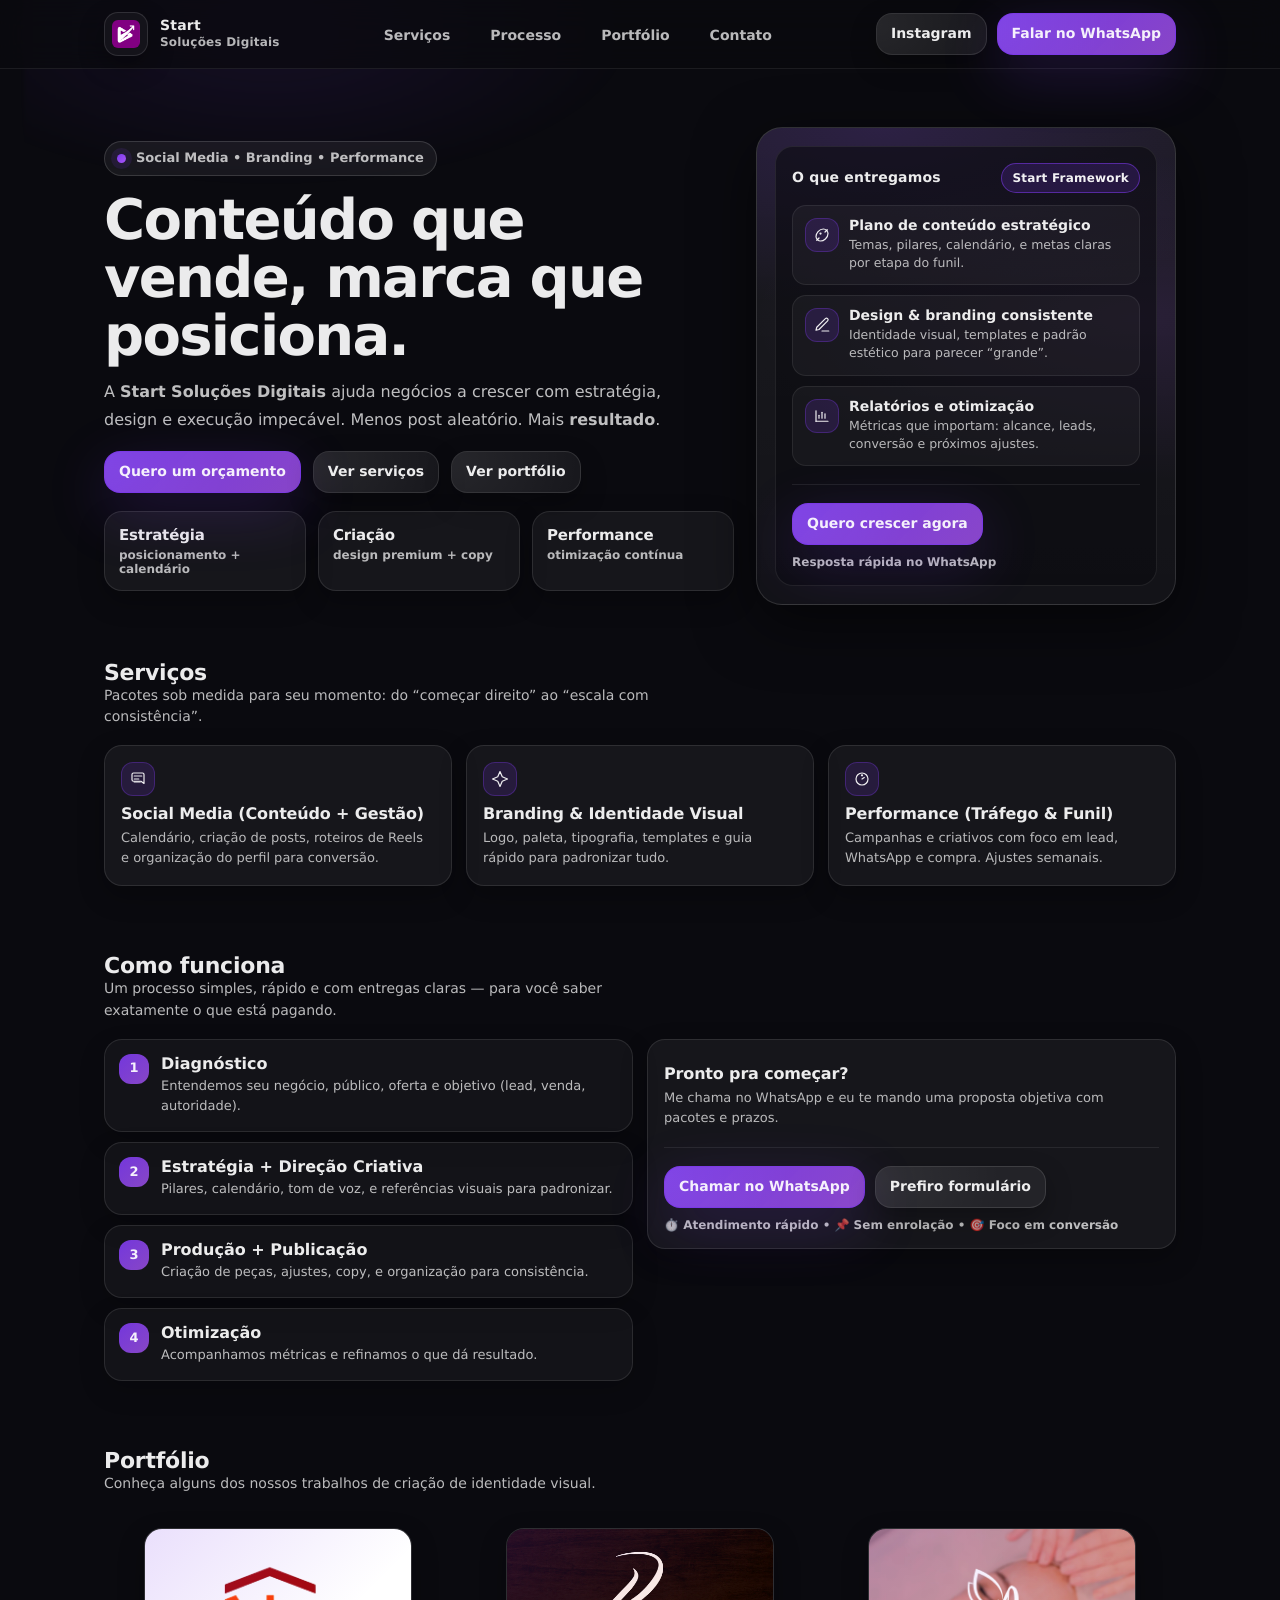
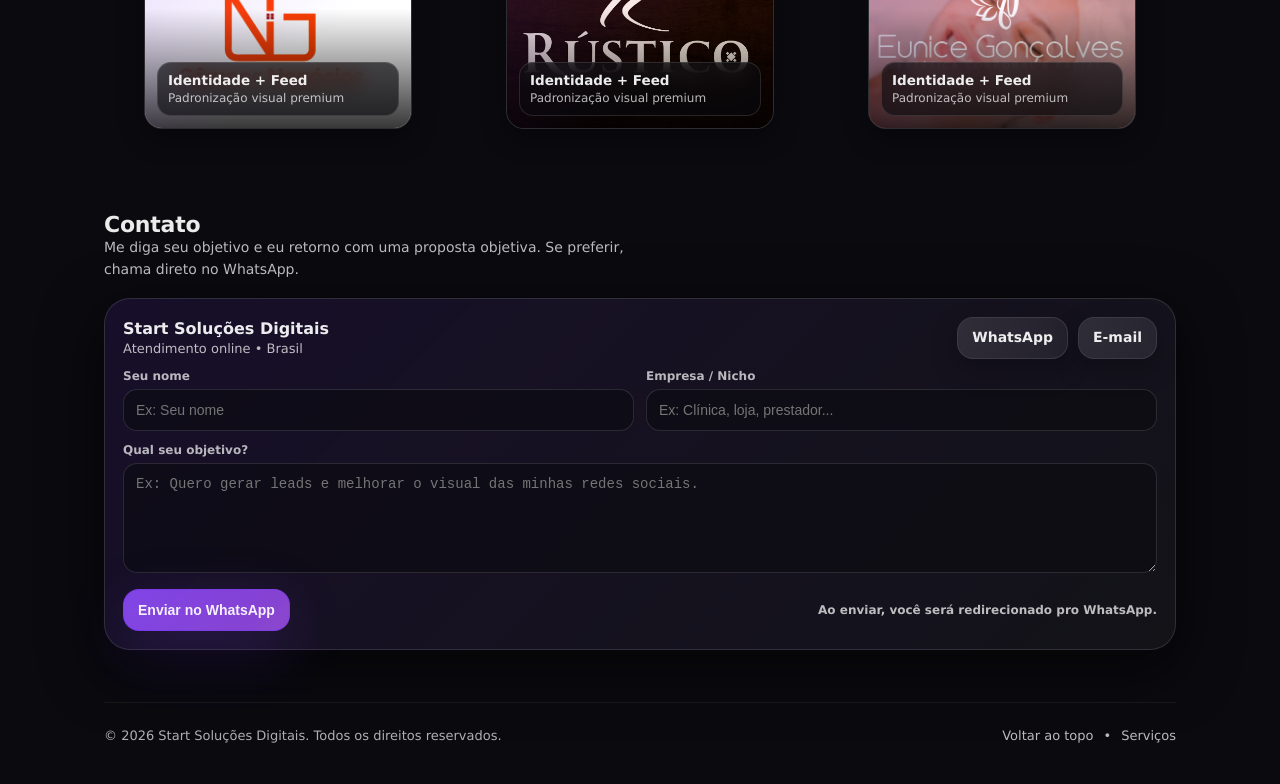
==== commit 847bd618: "Update Index.html" ====
--- a/Index.html
+++ b/Index.html
@@ -8,16 +8,26 @@
 
   <style>
     :root{
-      --bg: #07070b;
+      /* ===== Premium tokens ===== */
+      --bg: #0a0a0f;                 /* fundo 1 tom (mais escuro) */
       --card: rgba(255,255,255,.06);
       --stroke: rgba(255,255,255,.10);
+      --stroke2: rgba(255,255,255,.14);
       --text: rgba(255,255,255,.92);
       --muted: rgba(255,255,255,.70);
+
+      /* Roxo mais “luxo” */
       --purple: #7c3aed;
       --purple2:#a855f7;
-      --shadow: 0 12px 40px rgba(0,0,0,.45);
+
+      /* Sombras e raios mais refinados */
+      --shadow: 0 18px 60px rgba(0,0,0,.55);
+      --shadow2: 0 10px 26px rgba(0,0,0,.28);
       --radius: 18px;
       --max: 1120px;
+
+      /* Micro ajustes */
+      --padX: 24px;
     }
 
     *{ box-sizing:border-box; }
@@ -25,12 +35,12 @@
     body{
       margin:0;
       font-family: ui-sans-serif, system-ui, -apple-system, Segoe UI, Roboto, Arial, "Helvetica Neue", Helvetica, "Apple Color Emoji","Segoe UI Emoji";
-      background: radial-gradient(1200px 600px at 20% -10%, rgba(124,58,237,.35), transparent 60%),
-                  radial-gradient(900px 500px at 90% 10%, rgba(168,85,247,.20), transparent 60%),
-                  radial-gradient(900px 600px at 50% 110%, rgba(124,58,237,.18), transparent 60%),
-                  var(--bg);
+      background: var(--bg); /* ✅ tom único */
       color: var(--text);
       overflow-x:hidden;
+      -webkit-font-smoothing: antialiased;
+      -moz-osx-font-smoothing: grayscale;
+      text-rendering: geometricPrecision;
     }
 
     a{ color:inherit; text-decoration:none; }
@@ -38,124 +48,164 @@
       width:100%;
       max-width: var(--max);
       margin:0 auto;
-      padding: 0 24px; /* premium spacing */
-    }
-
-    /* Header */
+      padding: 0 var(--padX);
+    }
+
+    /* =========================
+       HEADER — agência premium
+    ========================= */
     header{
       position: sticky;
       top: 0;
       z-index: 50;
-      backdrop-filter: blur(14px);
-      background: rgba(7,7,11,.62); /* refined */
-      border-bottom: 1px solid rgba(255,255,255,.07);
+      backdrop-filter: blur(16px);
+      background: rgba(10,10,15,.72);
+      border-bottom: 1px solid rgba(255,255,255,.08);
     }
     .nav{
       display:flex;
       align-items:center;
       justify-content:space-between;
       padding: 12px 0;
-      gap: 18px;
-    }
-
-    /* ✅ Logo PNG */
+      gap: 16px;
+    }
+
     .brand{
       display:flex; align-items:center; gap:12px;
-      font-weight: 800;
+      font-weight: 850;
       letter-spacing: .2px;
-      min-width: unset; /* better for mobile */
+      min-width: unset;
     }
     .brandLogo{
       width: 44px;
       height: 44px;
       display:block;
       object-fit: contain;
-      border-radius: 12px;
+      border-radius: 14px;
       background: rgba(255,255,255,.04);
-      border: 1px solid rgba(255,255,255,.10);
-      padding: 6px;
-    }
-
-    nav ul{ list-style:none; display:flex; gap: 18px; margin:0; padding:0; align-items:center;}
+      border: 1px solid rgba(255,255,255,.12);
+      padding: 7px;
+      box-shadow: var(--shadow2);
+    }
+
+    nav ul{ list-style:none; display:flex; gap: 16px; margin:0; padding:0; align-items:center;}
     nav a{
-      color: var(--muted);
-      font-weight: 600;
+      color: rgba(255,255,255,.72);
+      font-weight: 650;
       font-size: 14px;
       padding: 10px 12px;
       border-radius: 14px;
       transition: .2s ease;
       white-space:nowrap;
     }
-    nav a:hover{ color: var(--text); background: rgba(255,255,255,.06); }
+    nav a:hover{
+      color: rgba(255,255,255,.92);
+      background: rgba(255,255,255,.06);
+      border: 1px solid rgba(255,255,255,.06);
+    }
 
     .ctaRow{ display:flex; gap: 10px; align-items:center; }
     .btn{
       display:inline-flex; align-items:center; justify-content:center; gap:10px;
       border-radius: 16px;
       padding: 12px 14px;
-      font-weight: 700;
+      font-weight: 750;
       font-size: 14px;
-      border: 1px solid rgba(255,255,255,.10);
+      border: 1px solid rgba(255,255,255,.12);
       background: rgba(255,255,255,.06);
       color: var(--text);
       transition: transform .15s ease, background .15s ease, border-color .15s ease, filter .15s ease;
-      box-shadow: 0 10px 24px rgba(0,0,0,.20);
+      box-shadow: var(--shadow2);
       cursor:pointer;
       -webkit-tap-highlight-color: transparent;
-    }
-    .btn:hover{ transform: translateY(-1px); background: rgba(255,255,255,.09); border-color: rgba(255,255,255,.16); }
+      position: relative;
+      overflow: hidden;
+    }
+    .btn:hover{
+      transform: translateY(-1px);
+      background: rgba(255,255,255,.09);
+      border-color: rgba(255,255,255,.18);
+    }
+
+    /* brilho sutil */
+    .btn:before{
+      content:"";
+      position:absolute;
+      inset:-60% -40%;
+      background: radial-gradient(220px 160px at 20% 30%, rgba(255,255,255,.12), transparent 60%);
+      opacity: .55;
+      pointer-events:none;
+      transform: translateY(8px);
+    }
+
     .btn.primary{
-      border: 1px solid rgba(124,58,237,.55);
-      background: linear-gradient(135deg, rgba(124,58,237,.92), rgba(168,85,247,.78));
-      box-shadow: 0 16px 42px rgba(124,58,237,.25);
+      border: 1px solid rgba(124,58,237,.60);
+      background: linear-gradient(135deg, rgba(124,58,237,.96), rgba(168,85,247,.80));
+      box-shadow: 0 18px 60px rgba(124,58,237,.22);
     }
     .btn.primary:hover{ filter: brightness(1.04); }
 
     .hamb{ display:none; }
 
-    /* Hero */
+    /* =========================
+       HERO — alinhamento premium
+    ========================= */
     .hero{
-      padding: 56px 0 22px; /* refined */
+      padding: 58px 0 22px;
       position:relative;
     }
+
+    /* glow MUITO sutil (não quebra mobile) */
+    .hero:before{
+      content:"";
+      position:absolute;
+      inset:-120px -80px auto -80px;
+      height: 420px;
+      background: radial-gradient(520px 220px at 20% 20%, rgba(124,58,237,.10), transparent 70%);
+      pointer-events:none;
+      filter: blur(2px);
+    }
+
     .gridHero{
       display:grid;
       grid-template-columns: 1.2fr .8fr;
-      gap: 22px; /* refined */
+      gap: 22px;
       align-items: center;
+      position: relative;
     }
     .badge{
       display:inline-flex; align-items:center; gap:10px;
       padding: 9px 12px;
       border-radius: 999px;
-      border: 1px solid rgba(255,255,255,.12);
+      border: 1px solid rgba(255,255,255,.14);
       background: rgba(255,255,255,.06);
-      color: var(--muted);
-      font-weight: 700;
+      color: rgba(255,255,255,.72);
+      font-weight: 750;
       font-size: 13px;
     }
     .dot{
       width: 9px; height: 9px; border-radius:99px;
       background: linear-gradient(135deg, var(--purple), var(--purple2));
-      box-shadow: 0 0 0 5px rgba(124,58,237,.18);
+      box-shadow: 0 0 0 6px rgba(124,58,237,.12);
     }
     h1{
       margin: 16px 0 12px;
       font-size: clamp(34px, 4.5vw, 56px);
       line-height: 1.04;
-      letter-spacing: -0.02em;
+      letter-spacing: -0.03em;
     }
     .sub{
       margin: 0 0 18px;
-      color: var(--muted);
+      color: rgba(255,255,255,.74);
       font-size: 16px;
-      line-height: 1.7;
-      max-width: 56ch;
+      line-height: 1.72;
+      max-width: 58ch;
     }
     .heroActions{
       display:flex; flex-wrap:wrap; gap: 12px;
       margin-top: 18px;
     }
+
     .stats{
       display:grid;
       grid-template-columns: repeat(3, minmax(0, 1fr));
@@ -168,13 +218,13 @@
       background: rgba(255,255,255,.05);
       border-radius: var(--radius);
       padding: 14px 14px;
-      box-shadow: var(--shadow);
-    }
-    .stat b{ display:block; font-size: 15px; }
-    .stat span{ display:block; color: var(--muted); font-weight: 650; font-size: 12px; margin-top: 4px; }
+      box-shadow: var(--shadow2);
+    }
+    .stat b{ display:block; font-size: 15px; letter-spacing: -.01em; }
+    .stat span{ display:block; color: rgba(255,255,255,.70); font-weight: 650; font-size: 12px; margin-top: 4px; }
 
     .heroCard{
-      border-radius: calc(var(--radius) + 6px);
+      border-radius: calc(var(--radius) + 8px);
       border: 1px solid rgba(255,255,255,.12);
       background: linear-gradient(180deg, rgba(255,255,255,.07), rgba(255,255,255,.04));
       box-shadow: var(--shadow);
@@ -186,15 +236,16 @@
     .heroCard:before{
       content:"";
       position:absolute; inset:-1px;
-      background: radial-gradient(600px 240px at 30% 0%, rgba(124,58,237,.24), transparent 70%),
-                  radial-gradient(520px 220px at 90% 40%, rgba(168,85,247,.18), transparent 65%);
+      background:
+        radial-gradient(600px 260px at 30% 0%, rgba(124,58,237,.18), transparent 70%),
+        radial-gradient(560px 240px at 90% 40%, rgba(168,85,247,.12), transparent 68%);
       pointer-events:none;
     }
     .heroCardInner{
       position: relative;
       border-radius: var(--radius);
       border: 1px solid rgba(255,255,255,.08);
-      background: rgba(7,7,11,.55);
+      background: rgba(10,10,15,.60);
       padding: 16px;
       height: 100%;
     }
@@ -209,10 +260,10 @@
       font-size: 12px;
       padding: 7px 10px;
       border-radius: 999px;
-      border: 1px solid rgba(124,58,237,.45);
+      border: 1px solid rgba(124,58,237,.55);
       background: rgba(124,58,237,.18);
-      color: rgba(255,255,255,.92);
-      font-weight: 800;
+      color: rgba(255,255,255,.94);
+      font-weight: 850;
       white-space:nowrap;
     }
     .list{
@@ -232,14 +283,16 @@
       width: 34px; height: 34px;
       border-radius: 12px;
       display:grid; place-items:center;
-      background: rgba(124,58,237,.18);
-      border: 1px solid rgba(124,58,237,.35);
+      background: rgba(124,58,237,.16);
+      border: 1px solid rgba(124,58,237,.32);
       flex: 0 0 auto;
     }
     .li b{ display:block; font-size: 14px; margin-bottom: 2px;}
-    .li p{ margin:0; color: var(--muted); font-size: 12.5px; line-height: 1.45;}
-
-    /* Sections */
+    .li p{ margin:0; color: rgba(255,255,255,.70); font-size: 12.5px; line-height: 1.45;}
+
+    /* =========================
+       SECTIONS
+    ========================= */
     section{ padding: 34px 0; }
     .sectionHead{
       display:flex; align-items:flex-end; justify-content:space-between;
@@ -253,7 +306,7 @@
     }
     .sectionHead p{
       margin:0;
-      color: var(--muted);
+      color: rgba(255,255,255,.72);
       max-width: 62ch;
       line-height: 1.55;
       font-size: 14px;
@@ -268,13 +321,17 @@
       border-radius: var(--radius);
       border: 1px solid rgba(255,255,255,.10);
       background: rgba(255,255,255,.05);
-      box-shadow: var(--shadow);
+      box-shadow: var(--shadow2);
       padding: 16px;
-      transition: transform .15s ease, border-color .15s ease;
-    }
-    .card:hover{ transform: translateY(-2px); border-color: rgba(124,58,237,.35); }
-    .card h3{ margin: 8px 0 6px; font-size: 16px; }
-    .card p{ margin:0; color: var(--muted); font-size: 13px; line-height: 1.55; }
+      transition: transform .15s ease, border-color .15s ease, background .15s ease;
+    }
+    .card:hover{
+      transform: translateY(-2px);
+      border-color: rgba(124,58,237,.30);
+      background: rgba(255,255,255,.06);
+    }
+    .card h3{ margin: 8px 0 6px; font-size: 16px; letter-spacing: -.01em; }
+    .card p{ margin:0; color: rgba(255,255,255,.70); font-size: 13px; line-height: 1.55; }
 
     .twoCol{
       display:grid;
@@ -292,17 +349,20 @@
       border-radius: var(--radius);
       border: 1px solid rgba(255,255,255,.10);
       background: rgba(255,255,255,.04);
+      box-shadow: 0 10px 26px rgba(0,0,0,.18);
     }
     .num{
       width: 30px; height: 30px; border-radius: 12px;
       display:grid; place-items:center;
-      background: linear-gradient(135deg, rgba(124,58,237,.85), rgba(168,85,247,.75));
+      background: linear-gradient(135deg, rgba(124,58,237,.92), rgba(168,85,247,.78));
       font-weight: 900;
       font-size: 13px;
       flex: 0 0 auto;
     }
 
-    /* ✅ Portfolio com imagens reais */
+    /* =========================
+       PORTFÓLIO
+    ========================= */
     .portfolioGrid{
       display:grid;
       grid-template-columns: repeat(3, minmax(0, 1fr));
@@ -312,7 +372,7 @@
       border-radius: 18px;
       border: 1px solid rgba(255,255,255,.10);
       background: rgba(255,255,255,.05);
-      box-shadow: var(--shadow);
+      box-shadow: var(--shadow2);
       overflow:hidden;
       position:relative;
       min-height: 190px;
@@ -329,8 +389,8 @@
     .shotOverlay{
       position:absolute; inset:0;
       background:
-        linear-gradient(135deg, rgba(124,58,237,.22), transparent 62%),
-        linear-gradient(180deg, rgba(0,0,0,.00) 40%, rgba(0,0,0,.75) 100%);
+        linear-gradient(135deg, rgba(124,58,237,.16), transparent 62%),
+        linear-gradient(180deg, rgba(0,0,0,.00) 40%, rgba(0,0,0,.78) 100%);
       pointer-events:none;
     }
     .shotCaption{
@@ -340,18 +400,20 @@
       bottom: 12px;
       border-radius: 14px;
       border: 1px solid rgba(255,255,255,.12);
-      background: rgba(7,7,11,.55);
+      background: rgba(10,10,15,.62);
       backdrop-filter: blur(10px);
       padding: 10px 10px;
     }
     .shotCaption b{ display:block; font-size: 13.5px; }
-    .shotCaption span{ display:block; margin-top: 2px; color: var(--muted); font-size: 12px; }
-
-    /* Contact */
+    .shotCaption span{ display:block; margin-top: 2px; color: rgba(255,255,255,.72); font-size: 12px; }
+
+    /* =========================
+       CONTACT
+    ========================= */
     .contactWrap{
-      border-radius: calc(var(--radius) + 6px);
+      border-radius: calc(var(--radius) + 8px);
       border: 1px solid rgba(255,255,255,.12);
-      background: linear-gradient(135deg, rgba(124,58,237,.16), rgba(255,255,255,.04));
+      background: linear-gradient(135deg, rgba(124,58,237,.12), rgba(255,255,255,.04));
       box-shadow: var(--shadow);
       padding: 18px;
     }
@@ -362,46 +424,45 @@
       margin-top: 10px;
     }
     .full{ grid-column: 1 / -1; }
-    label{ font-size: 12px; color: var(--muted); font-weight: 700; display:block; margin-bottom: 6px; }
+    label{ font-size: 12px; color: rgba(255,255,255,.70); font-weight: 750; display:block; margin-bottom: 6px; }
     input, textarea{
       width: 100%;
       border-radius: 14px;
       border: 1px solid rgba(255,255,255,.12);
-      background: rgba(7,7,11,.55);
+      background: rgba(10,10,15,.60);
       color: var(--text);
       padding: 12px 12px;
       font-size: 14px;
       outline:none;
     }
     textarea{ min-height: 110px; resize: vertical; }
-    input:focus, textarea:focus{ border-color: rgba(124,58,237,.55); box-shadow: 0 0 0 4px rgba(124,58,237,.18); }
+    input:focus, textarea:focus{
+      border-color: rgba(124,58,237,.60);
+      box-shadow: 0 0 0 4px rgba(124,58,237,.16);
+    }
 
     footer{
       padding: 26px 0 40px;
-      color: var(--muted);
+      color: rgba(255,255,255,.68);
       font-size: 13px;
       border-top: 1px solid rgba(255,255,255,.06);
       margin-top: 18px;
     }
 
-    .muted{ color: var(--muted); }
+    .muted{ color: rgba(255,255,255,.72); }
     .row{ display:flex; gap: 10px; flex-wrap:wrap; align-items:center; }
     .sep{ height:1px; background: rgba(255,255,255,.08); margin: 18px 0; }
 
     /* =========================
-       RESPONSIVO REFINADO
+       RESPONSIVO (premium)
     ========================= */
 
     /* Tablet */
     @media (max-width: 1024px){
-      .container{ padding: 0 20px; }
-
+      :root{ --padX: 20px; }
       .gridHero{ grid-template-columns: 1fr; }
-
       .cards{ grid-template-columns: repeat(2, minmax(0, 1fr)); }
-
       .portfolioGrid{ grid-template-columns: repeat(2, minmax(0, 1fr)); }
-
       form{ grid-template-columns: 1fr; }
     }
 
@@ -413,7 +474,6 @@
       .nav{ gap: 12px; }
 
       .hero{ padding: 44px 0 18px; }
-
       h1{
         font-size: clamp(30px, 8vw, 40px);
         line-height: 1.06;
@@ -422,31 +482,30 @@
       .heroActions{ gap: 10px; }
 
       /* Stats: 2 colunas no mobile */
-      .stats{
-        grid-template-columns: repeat(2, minmax(0, 1fr));
-      }
+      .stats{ grid-template-columns: repeat(2, minmax(0, 1fr)); }
 
       .cards{ grid-template-columns: 1fr; }
       .twoCol{ grid-template-columns: 1fr; }
       .portfolioGrid{ grid-template-columns: 1fr; }
       form{ grid-template-columns: 1fr; }
 
-      /* Botões mais confortáveis em telas pequenas */
       .ctaRow .btn{ padding: 12px 13px; }
-
-      /* Ajuste de espaçamento do brand no mobile */
       .brandLogo{ width: 42px; height: 42px; }
     }
 
-    /* Mobile pequeno (ex: 360px) */
+    /* Mobile pequeno */
     @media (max-width: 420px){
-      .container{ padding: 0 16px; }
-
+      :root{ --padX: 16px; }
       .ctaRow{ gap: 8px; }
       .btn{ font-size: 13px; padding: 12px 12px; }
-
-      /* Stats: 1 coluna em telas bem pequenas (evita esmagar) */
       .stats{ grid-template-columns: 1fr; }
+    }
+
+    /* Acessibilidade */
+    @media (prefers-reduced-motion: reduce){
+      *{ transition:none !important; scroll-behavior:auto !important; }
+      .btn:hover{ transform:none; }
+      .card:hover{ transform:none; }
     }
   </style>
 </head>
